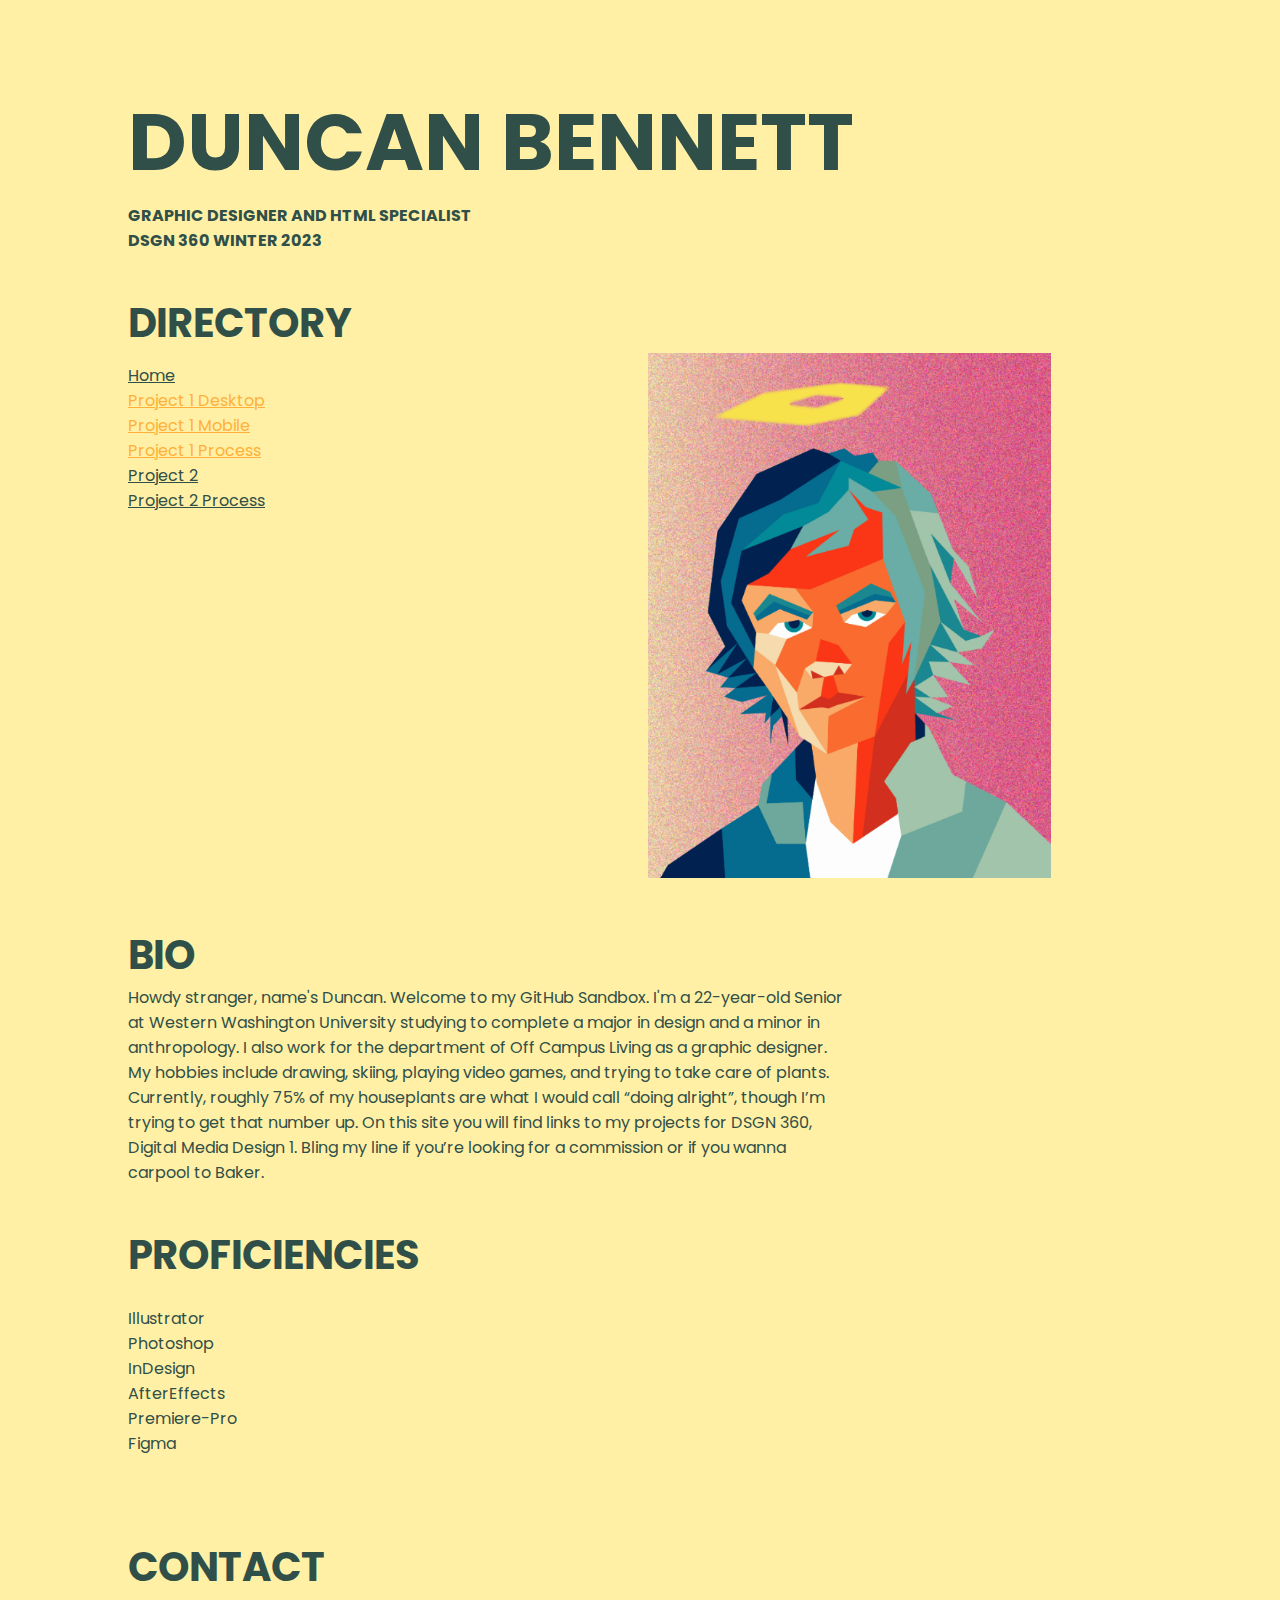
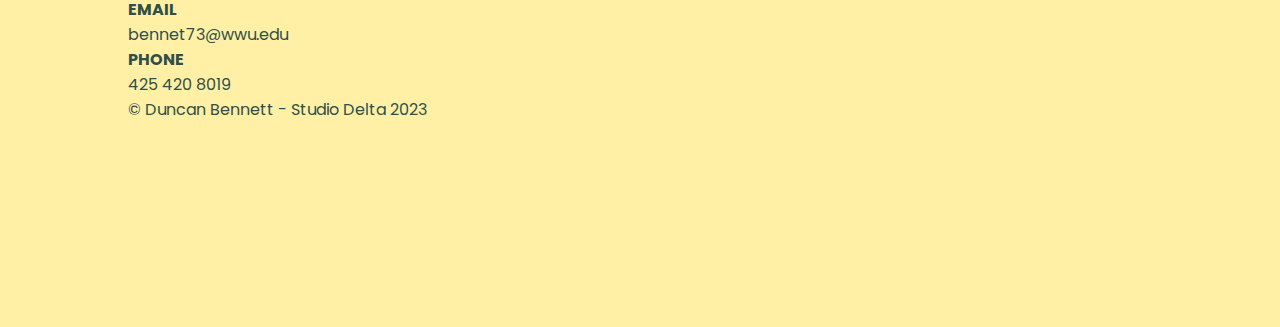
==== index.html @ b0d1eeee "commit" ====
<!DOCTYPE html>
<html lang="en">

<head>

  <meta charset="UTF-8">
  <meta http-equiv="X-UA-Compatible" content="IE=edge">
  <meta name="viewport" content="width=device-width, initial-scale=1.0">

  <link href="stylesheet.css" type="text/css" rel="stylesheet">
  <link rel="preconnect" href="https://fonts.googleapis.com">
  <link rel="preconnect" href="https://fonts.gstatic.com" crossorigin>
  <link href="https://fonts.googleapis.com/css2?family=Poppins:wght@500&display=swap" rel="stylesheet">
 
  <title>Studio Delta</title>

</head>

<body>

  <div id=wrapper>

    <h1>Duncan Bennett</h1>

    <h4>GRAPHIC DESIGNER AND HTML SPECIALIST</h4>
    
    <h4>dsgn 360 winter 2023</h4>

    <h3 class="subheader">DIRECTORY</h3>
      
    <div id="maincontent">

      <nav>
          <ul>
            <li class="listStyle"><a href="">Home</a></li>
            <li class="listStyle"><a href="https://www.figma.com/proto/p3zJTzN2Bzj8sTT2RSCg00/DSGN-360-P1-(Desktop)?page-id=0%3A1&node-id=10%3A15&viewport=-681%2C-120%2C0.41&scaling=scale-down&starting-point-node-id=10%3A15"
              target="_blank">Project 1 Desktop</a></li>        
            <li class="listStyle"><a href="https://www.figma.com/proto/7fHFX928X38UNlq4bMSVfO/DSGN-360-P1-(Mobile)?page-id=0%3A1&node-id=3%3A5&viewport=374%2C249%2C0.21&scaling=scale-down&starting-point-node-id=3%3A5"
              target="_blank">Project 1 Mobile</a></li>
            <li class="listStyle"><a href="duncanbennett_360P1_case-study.pdf" 
              target="_blank">Project 1 Process</a></li>
            <li class="listStyle"><a href="">Project 2</a></li>
            <li class="listStyle"><a href="">Project 2 Process</a></li>
          </ul>
      </nav>
      
      <img src="polyportrait.png" alt="low-poly self portrait">

    </div>

    <div id="ultrabio">

      <h3 class="subheader">Bio</h3>

      <p>
        Howdy stranger, name's Duncan. Welcome to my GitHub Sandbox. I'm a 22-year-old Senior at Western Washington University 
        studying to complete a major in design and a minor in anthropology. I also work for the department of Off Campus Living as a graphic designer. 
        My hobbies include drawing, skiing, playing video games, and trying to take care of plants. Currently, roughly 75% of my houseplants are what I 
        would call “doing alright”, though I’m trying to get that number up. On this site you will find links to my projects for DSGN 360, Digital Media Design 1. 
        Bling my line if you’re looking for a commission or if you wanna carpool to Baker. 
      </p>
    
    </div>

    <div id="skills">
    
      <h3 class="subheader">Proficiencies</h3>
      
        <ul>
          <li>Illustrator</li>
          <li>Photoshop</li>
          <li>InDesign</li>
          <li>AfterEffects</li>
          <li>Premiere-Pro</li>
          <li>Figma</li>
        </ul>

      </div>

    <footer>
      
      <div id="happyfoot">

        <h3 class="subheader">Contact</h3>

        <h4>EMAIL</h4>
        <p>bennet73@wwu.edu</p>
        <h4>PHONE</h4>
        <p>425 420 8019</p>

        <p>&#169 Duncan Bennett - Studio Delta 2023</p>
      
      </div>

    </footer>
    
  </div>

</body>

</html>
---- stylesheet.css ----
* {
    font-family: 'Poppins', sans-serif;
    margin:0; padding:0;
    background-color: #FFF0A5;
    background-image: repeat;
    background-size: 100%;
}

#wrapper {
    width:80%; 
    margin:auto;
}

/*HEADER*/
h1 {
    font-size: 5em;
    line-height: 40%;
    padding-top: 10%;
    padding-bottom: 2%;
    z-index: 1;
    line-height: 1em;
    position: relative;
}

.subheader {
    font-size: 2.5em;
    margin-top:1em;
}

h1, h4, h3 {
    text-align: left;
    text-transform: uppercase;
    color:#304F48;
}

/*NAV*/

ul {
    width: 100%;
    margin: 0%;
    padding-left: 0%;
    padding-top: 2%;
    padding-bottom: 4%;
    list-style-type:none;
}

/*BODY*/

img {
    width: 80%;
    z-index: -1000;
    column-span: 1;
}

p {
    color:#304F48;
    margin-right: 30%;
}

#skills {
    display:inline;
    clear: right;
    color: #304F48;
}

#maincontent {
    column-count: 2;
}

/*FOOTER*/

#happyfoot {
    text-align: left;
    margin-top: 4%;
    margin-bottom: 20%;
}

/*LINKS*/

.listStyle {
    display:flexbox;
}
a:link {
    color: #FFB03B;
}
a:visited {
    color: #304F48;
}
a:hover {
    color: #B64926;
}
a:active {
    color: #dcc4d2;
}
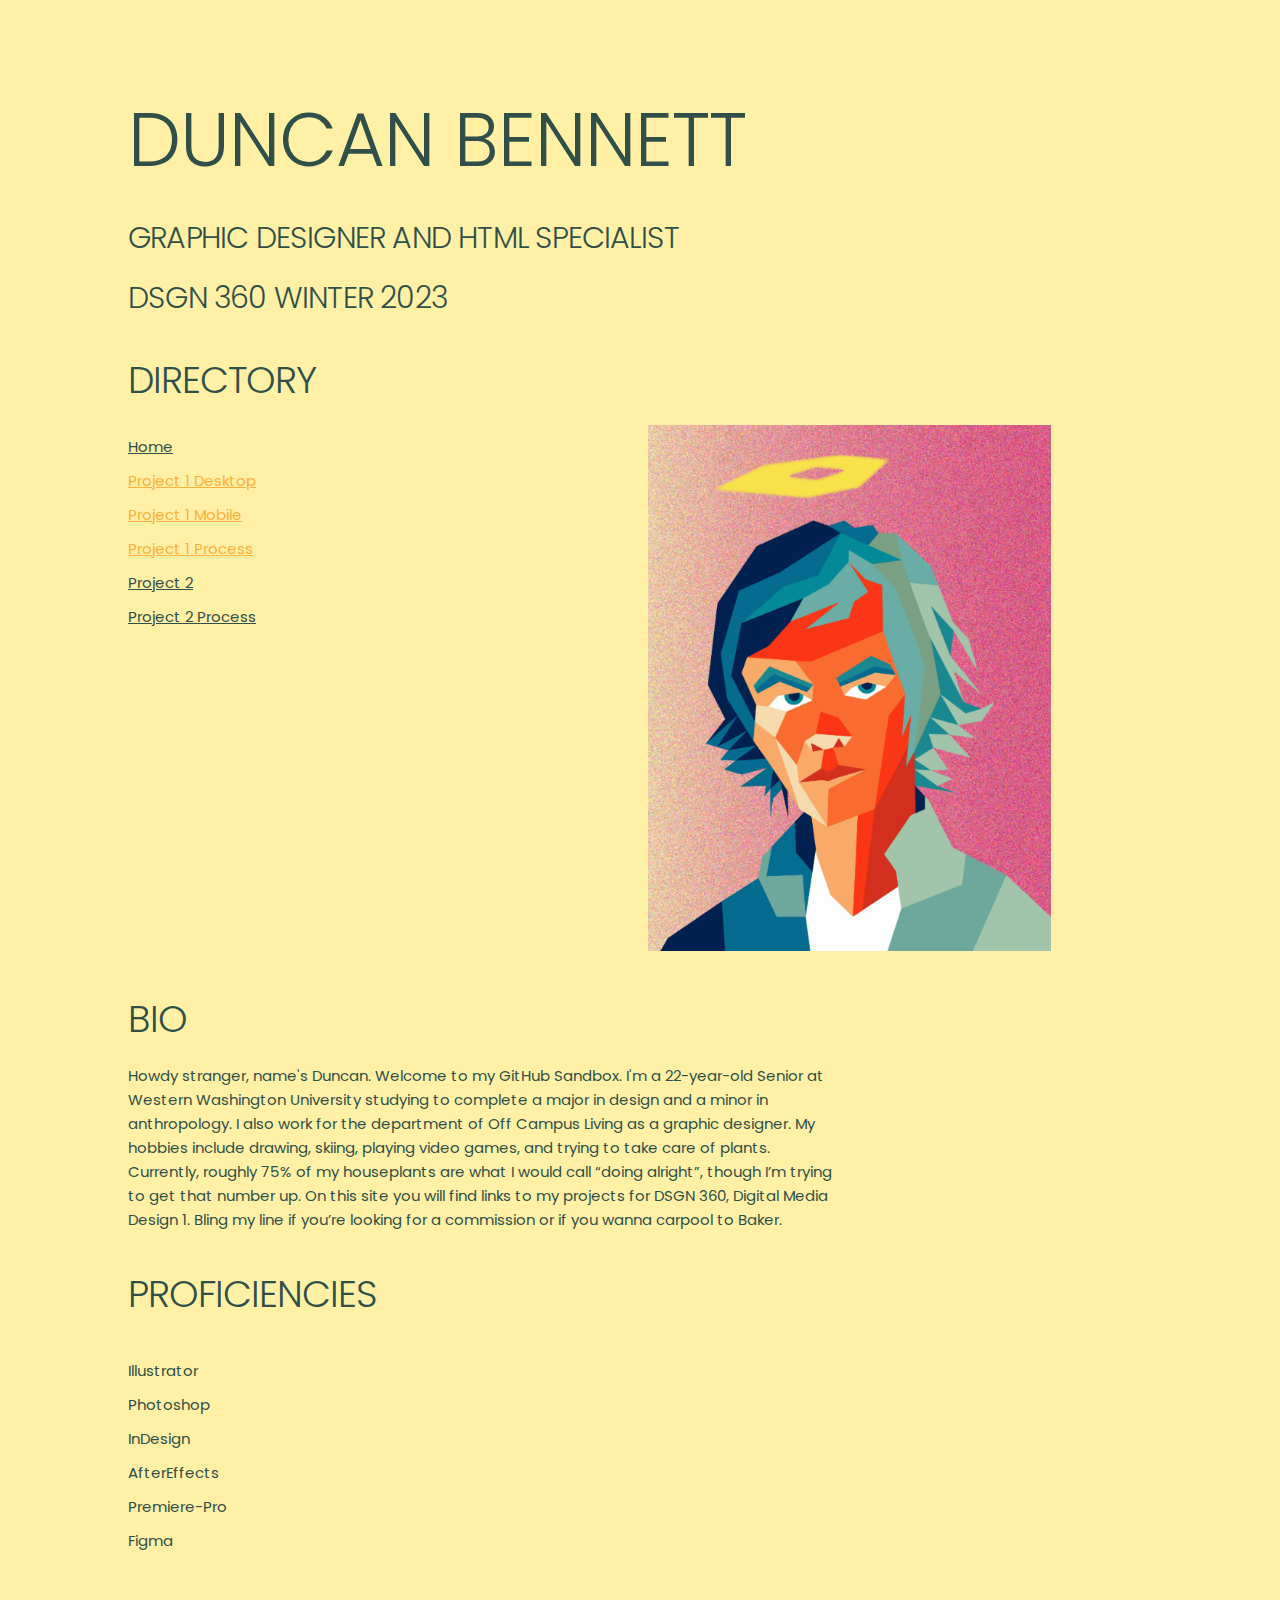
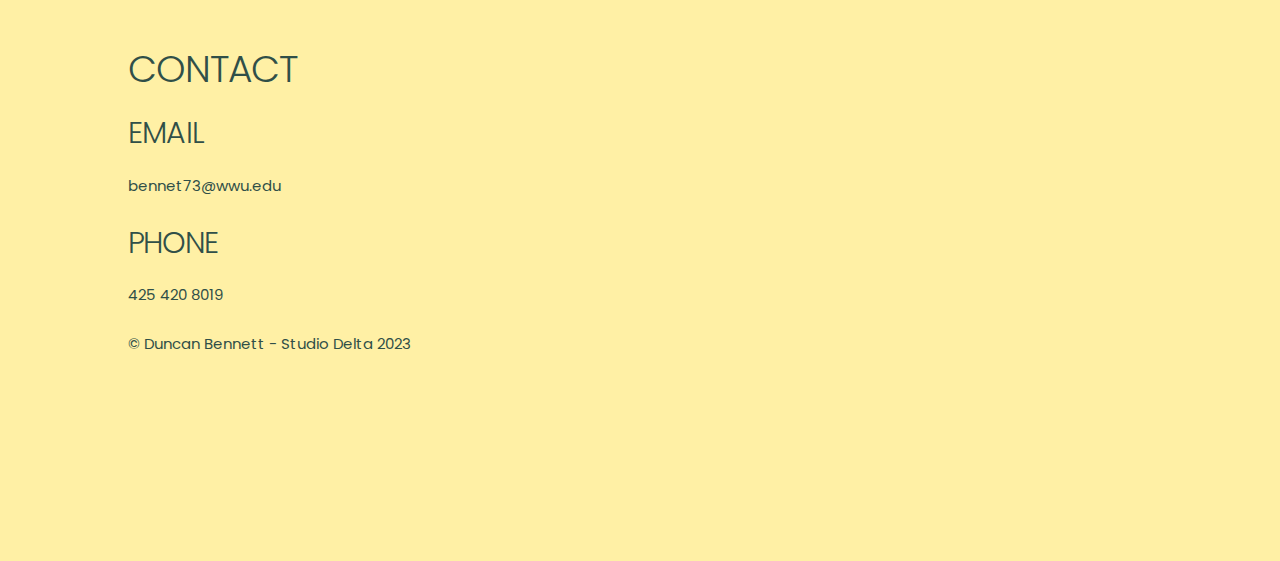
==== commit cbf109e2: "commit" ====
--- a/index.html
+++ b/index.html
@@ -6,7 +6,8 @@
   <meta charset="UTF-8">
   <meta http-equiv="X-UA-Compatible" content="IE=edge">
   <meta name="viewport" content="width=device-width, initial-scale=1.0">
-
+  <link rel="stylesheet" href="normalize.css">
+  <link rel="stylesheet" href="skeleton.css">
   <link href="stylesheet.css" type="text/css" rel="stylesheet">
   <link rel="preconnect" href="https://fonts.googleapis.com">
   <link rel="preconnect" href="https://fonts.gstatic.com" crossorigin>
--- a/skeleton.css
+++ b/skeleton.css
@@ -0,0 +1,418 @@
+/*
+* Skeleton V2.0.4
+* Copyright 2014, Dave Gamache
+* www.getskeleton.com
+* Free to use under the MIT license.
+* http://www.opensource.org/licenses/mit-license.php
+* 12/29/2014
+*/
+
+
+/* Table of contents
+––––––––––––––––––––––––––––––––––––––––––––––––––
+- Grid
+- Base Styles
+- Typography
+- Links
+- Buttons
+- Forms
+- Lists
+- Code
+- Tables
+- Spacing
+- Utilities
+- Clearing
+- Media Queries
+*/
+
+
+/* Grid
+–––––––––––––––––––––––––––––––––––––––––––––––––– */
+.container {
+  position: relative;
+  width: 100%;
+  max-width: 960px;
+  margin: 0 auto;
+  padding: 0 20px;
+  box-sizing: border-box; }
+.column,
+.columns {
+  width: 100%;
+  float: left;
+  box-sizing: border-box; }
+
+/* For devices larger than 400px */
+@media (min-width: 400px) {
+  .container {
+    width: 85%;
+    padding: 0; }
+}
+
+/* For devices larger than 550px */
+@media (min-width: 550px) {
+  .container {
+    width: 80%; }
+  .column,
+  .columns {
+    margin-left: 4%; }
+  .column:first-child,
+  .columns:first-child {
+    margin-left: 0; }
+
+  .one.column,
+  .one.columns                    { width: 4.66666666667%; }
+  .two.columns                    { width: 13.3333333333%; }
+  .three.columns                  { width: 22%;            }
+  .four.columns                   { width: 30.6666666667%; }
+  .five.columns                   { width: 39.3333333333%; }
+  .six.columns                    { width: 48%;            }
+  .seven.columns                  { width: 56.6666666667%; }
+  .eight.columns                  { width: 65.3333333333%; }
+  .nine.columns                   { width: 74.0%;          }
+  .ten.columns                    { width: 82.6666666667%; }
+  .eleven.columns                 { width: 91.3333333333%; }
+  .twelve.columns                 { width: 100%; margin-left: 0; }
+
+  .one-third.column               { width: 30.6666666667%; }
+  .two-thirds.column              { width: 65.3333333333%; }
+
+  .one-half.column                { width: 48%; }
+
+  /* Offsets */
+  .offset-by-one.column,
+  .offset-by-one.columns          { margin-left: 8.66666666667%; }
+  .offset-by-two.column,
+  .offset-by-two.columns          { margin-left: 17.3333333333%; }
+  .offset-by-three.column,
+  .offset-by-three.columns        { margin-left: 26%;            }
+  .offset-by-four.column,
+  .offset-by-four.columns         { margin-left: 34.6666666667%; }
+  .offset-by-five.column,
+  .offset-by-five.columns         { margin-left: 43.3333333333%; }
+  .offset-by-six.column,
+  .offset-by-six.columns          { margin-left: 52%;            }
+  .offset-by-seven.column,
+  .offset-by-seven.columns        { margin-left: 60.6666666667%; }
+  .offset-by-eight.column,
+  .offset-by-eight.columns        { margin-left: 69.3333333333%; }
+  .offset-by-nine.column,
+  .offset-by-nine.columns         { margin-left: 78.0%;          }
+  .offset-by-ten.column,
+  .offset-by-ten.columns          { margin-left: 86.6666666667%; }
+  .offset-by-eleven.column,
+  .offset-by-eleven.columns       { margin-left: 95.3333333333%; }
+
+  .offset-by-one-third.column,
+  .offset-by-one-third.columns    { margin-left: 34.6666666667%; }
+  .offset-by-two-thirds.column,
+  .offset-by-two-thirds.columns   { margin-left: 69.3333333333%; }
+
+  .offset-by-one-half.column,
+  .offset-by-one-half.columns     { margin-left: 52%; }
+
+}
+
+
+/* Base Styles
+–––––––––––––––––––––––––––––––––––––––––––––––––– */
+/* NOTE
+html is set to 62.5% so that all the REM measurements throughout Skeleton
+are based on 10px sizing. So basically 1.5rem = 15px :) */
+html {
+  font-size: 62.5%; }
+body {
+  font-size: 1.5em; /* currently ems cause chrome bug misinterpreting rems on body element */
+  line-height: 1.6;
+  font-weight: 400;
+  font-family: "Raleway", "HelveticaNeue", "Helvetica Neue", Helvetica, Arial, sans-serif;
+  color: #222; }
+
+
+/* Typography
+–––––––––––––––––––––––––––––––––––––––––––––––––– */
+h1, h2, h3, h4, h5, h6 {
+  margin-top: 0;
+  margin-bottom: 2rem;
+  font-weight: 300; }
+h1 { font-size: 4.0rem; line-height: 1.2;  letter-spacing: -.1rem;}
+h2 { font-size: 3.6rem; line-height: 1.25; letter-spacing: -.1rem; }
+h3 { font-size: 3.0rem; line-height: 1.3;  letter-spacing: -.1rem; }
+h4 { font-size: 2.4rem; line-height: 1.35; letter-spacing: -.08rem; }
+h5 { font-size: 1.8rem; line-height: 1.5;  letter-spacing: -.05rem; }
+h6 { font-size: 1.5rem; line-height: 1.6;  letter-spacing: 0; }
+
+/* Larger than phablet */
+@media (min-width: 550px) {
+  h1 { font-size: 5.0rem; }
+  h2 { font-size: 4.2rem; }
+  h3 { font-size: 3.6rem; }
+  h4 { font-size: 3.0rem; }
+  h5 { font-size: 2.4rem; }
+  h6 { font-size: 1.5rem; }
+}
+
+p {
+  margin-top: 0; }
+
+
+/* Links
+–––––––––––––––––––––––––––––––––––––––––––––––––– */
+a {
+  color: #1EAEDB; }
+a:hover {
+  color: #0FA0CE; }
+
+
+/* Buttons
+–––––––––––––––––––––––––––––––––––––––––––––––––– */
+.button,
+button,
+input[type="submit"],
+input[type="reset"],
+input[type="button"] {
+  display: inline-block;
+  height: 38px;
+  padding: 0 30px;
+  color: #555;
+  text-align: center;
+  font-size: 11px;
+  font-weight: 600;
+  line-height: 38px;
+  letter-spacing: .1rem;
+  text-transform: uppercase;
+  text-decoration: none;
+  white-space: nowrap;
+  background-color: transparent;
+  border-radius: 4px;
+  border: 1px solid #bbb;
+  cursor: pointer;
+  box-sizing: border-box; }
+.button:hover,
+button:hover,
+input[type="submit"]:hover,
+input[type="reset"]:hover,
+input[type="button"]:hover,
+.button:focus,
+button:focus,
+input[type="submit"]:focus,
+input[type="reset"]:focus,
+input[type="button"]:focus {
+  color: #333;
+  border-color: #888;
+  outline: 0; }
+.button.button-primary,
+button.button-primary,
+input[type="submit"].button-primary,
+input[type="reset"].button-primary,
+input[type="button"].button-primary {
+  color: #FFF;
+  background-color: #33C3F0;
+  border-color: #33C3F0; }
+.button.button-primary:hover,
+button.button-primary:hover,
+input[type="submit"].button-primary:hover,
+input[type="reset"].button-primary:hover,
+input[type="button"].button-primary:hover,
+.button.button-primary:focus,
+button.button-primary:focus,
+input[type="submit"].button-primary:focus,
+input[type="reset"].button-primary:focus,
+input[type="button"].button-primary:focus {
+  color: #FFF;
+  background-color: #1EAEDB;
+  border-color: #1EAEDB; }
+
+
+/* Forms
+–––––––––––––––––––––––––––––––––––––––––––––––––– */
+input[type="email"],
+input[type="number"],
+input[type="search"],
+input[type="text"],
+input[type="tel"],
+input[type="url"],
+input[type="password"],
+textarea,
+select {
+  height: 38px;
+  padding: 6px 10px; /* The 6px vertically centers text on FF, ignored by Webkit */
+  background-color: #fff;
+  border: 1px solid #D1D1D1;
+  border-radius: 4px;
+  box-shadow: none;
+  box-sizing: border-box; }
+/* Removes awkward default styles on some inputs for iOS */
+input[type="email"],
+input[type="number"],
+input[type="search"],
+input[type="text"],
+input[type="tel"],
+input[type="url"],
+input[type="password"],
+textarea {
+  -webkit-appearance: none;
+     -moz-appearance: none;
+          appearance: none; }
+textarea {
+  min-height: 65px;
+  padding-top: 6px;
+  padding-bottom: 6px; }
+input[type="email"]:focus,
+input[type="number"]:focus,
+input[type="search"]:focus,
+input[type="text"]:focus,
+input[type="tel"]:focus,
+input[type="url"]:focus,
+input[type="password"]:focus,
+textarea:focus,
+select:focus {
+  border: 1px solid #33C3F0;
+  outline: 0; }
+label,
+legend {
+  display: block;
+  margin-bottom: .5rem;
+  font-weight: 600; }
+fieldset {
+  padding: 0;
+  border-width: 0; }
+input[type="checkbox"],
+input[type="radio"] {
+  display: inline; }
+label > .label-body {
+  display: inline-block;
+  margin-left: .5rem;
+  font-weight: normal; }
+
+
+/* Lists
+–––––––––––––––––––––––––––––––––––––––––––––––––– */
+ul {
+  list-style: circle inside; }
+ol {
+  list-style: decimal inside; }
+ol, ul {
+  padding-left: 0;
+  margin-top: 0; }
+ul ul,
+ul ol,
+ol ol,
+ol ul {
+  margin: 1.5rem 0 1.5rem 3rem;
+  font-size: 90%; }
+li {
+  margin-bottom: 1rem; }
+
+
+/* Code
+–––––––––––––––––––––––––––––––––––––––––––––––––– */
+code {
+  padding: .2rem .5rem;
+  margin: 0 .2rem;
+  font-size: 90%;
+  white-space: nowrap;
+  background: #F1F1F1;
+  border: 1px solid #E1E1E1;
+  border-radius: 4px; }
+pre > code {
+  display: block;
+  padding: 1rem 1.5rem;
+  white-space: pre; }
+
+
+/* Tables
+–––––––––––––––––––––––––––––––––––––––––––––––––– */
+th,
+td {
+  padding: 12px 15px;
+  text-align: left;
+  border-bottom: 1px solid #E1E1E1; }
+th:first-child,
+td:first-child {
+  padding-left: 0; }
+th:last-child,
+td:last-child {
+  padding-right: 0; }
+
+
+/* Spacing
+–––––––––––––––––––––––––––––––––––––––––––––––––– */
+button,
+.button {
+  margin-bottom: 1rem; }
+input,
+textarea,
+select,
+fieldset {
+  margin-bottom: 1.5rem; }
+pre,
+blockquote,
+dl,
+figure,
+table,
+p,
+ul,
+ol,
+form {
+  margin-bottom: 2.5rem; }
+
+
+/* Utilities
+–––––––––––––––––––––––––––––––––––––––––––––––––– */
+.u-full-width {
+  width: 100%;
+  box-sizing: border-box; }
+.u-max-full-width {
+  max-width: 100%;
+  box-sizing: border-box; }
+.u-pull-right {
+  float: right; }
+.u-pull-left {
+  float: left; }
+
+
+/* Misc
+–––––––––––––––––––––––––––––––––––––––––––––––––– */
+hr {
+  margin-top: 3rem;
+  margin-bottom: 3.5rem;
+  border-width: 0;
+  border-top: 1px solid #E1E1E1; }
+
+
+/* Clearing
+–––––––––––––––––––––––––––––––––––––––––––––––––– */
+
+/* Self Clearing Goodness */
+.container:after,
+.row:after,
+.u-cf {
+  content: "";
+  display: table;
+  clear: both; }
+
+
+/* Media Queries
+–––––––––––––––––––––––––––––––––––––––––––––––––– */
+/*
+Note: The best way to structure the use of media queries is to create the queries
+near the relevant code. For example, if you wanted to change the styles for buttons
+on small devices, paste the mobile query code up in the buttons section and style it
+there.
+*/
+
+
+/* Larger than mobile */
+@media (min-width: 400px) {}
+
+/* Larger than phablet (also point when grid becomes active) */
+@media (min-width: 550px) {}
+
+/* Larger than tablet */
+@media (min-width: 750px) {}
+
+/* Larger than desktop */
+@media (min-width: 1000px) {}
+
+/* Larger than Desktop HD */
+@media (min-width: 1200px) {}
--- a/stylesheet.css
+++ b/stylesheet.css
@@ -12,6 +12,7 @@
 }
 
 /*HEADER*/
+
 h1 {
     font-size: 5em;
     line-height: 40%;
@@ -91,4 +92,10 @@
 }
 a:active {
     color: #dcc4d2;
-}+}
+
+@media only screen and (max-width: 800px) {
+    #wrapper {
+        width: 100%
+    }
+} /* smaller than mobile */ 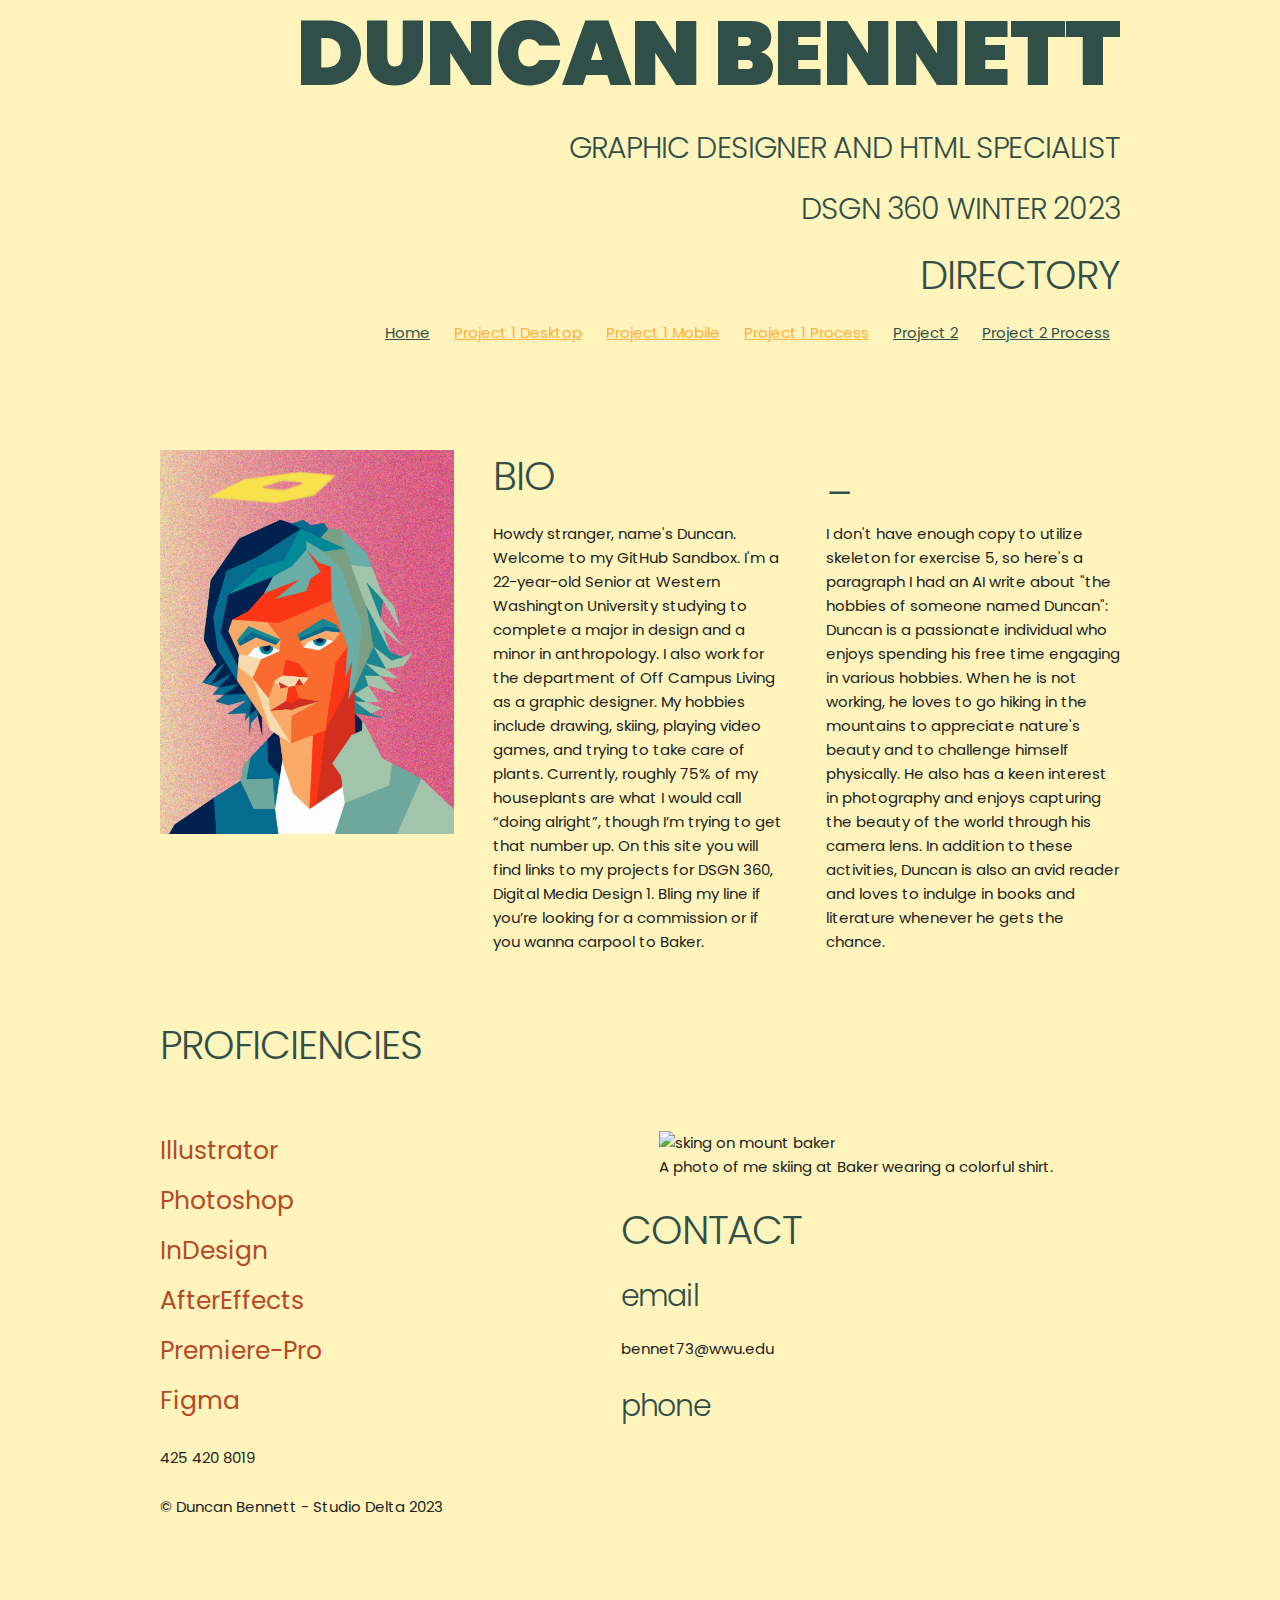
==== commit 5a405544: "commit" ====
--- a/index.html
+++ b/index.html
@@ -3,90 +3,187 @@
 
 <head>
 
+  <!-- original boilerplate thing (do we still need this?) -->
+
   <meta charset="UTF-8">
   <meta http-equiv="X-UA-Compatible" content="IE=edge">
   <meta name="viewport" content="width=device-width, initial-scale=1.0">
+
+  <!-- skeleton and other css stuff -->
+  
   <link rel="stylesheet" href="normalize.css">
+
   <link rel="stylesheet" href="skeleton.css">
-  <link href="stylesheet.css" type="text/css" rel="stylesheet">
+
+  <link href="exercise5.css" type="text/css" rel="stylesheet">
+
+  <!-- google fonts stuff -->
+
   <link rel="preconnect" href="https://fonts.googleapis.com">
   <link rel="preconnect" href="https://fonts.gstatic.com" crossorigin>
   <link href="https://fonts.googleapis.com/css2?family=Poppins:wght@500&display=swap" rel="stylesheet">
  
+  <!-- title -->
+
   <title>Studio Delta</title>
 
 </head>
 
-<body>
-
+<body class="container">
+ 
   <div id=wrapper>
 
-    <h1>Duncan Bennett</h1>
+    <header class="row">
 
-    <h4>GRAPHIC DESIGNER AND HTML SPECIALIST</h4>
+      <div class="twelve columns">
+
+        <h1>DUNCAN BENNETT</h1>
+
+        <h4>GRAPHIC DESIGNER AND HTML SPECIALIST</h4>
+      
+        <h4>DSGN 360 WINTER 2023</h4>
+
+        <h3 class="subheader">DIRECTORY</h3>
+
+      </div>
+        
+
+
+      <div class="row">
+
+        <nav class="twelve columns">
+
+            <ul id="projectFiles">
+
+              <li class="listStyle"><a href="">Home</a></li>
+
+              <li class="listStyle"><a href="https://www.figma.com/proto/p3zJTzN2Bzj8sTT2RSCg00/DSGN-360-P1-(Desktop)?page-id=0%3A1&node-id=10%3A15&viewport=-681%2C-120%2C0.41&scaling=scale-down&starting-point-node-id=10%3A15"
+                target="_blank">Project 1 Desktop</a></li> 
+
+              <li class="listStyle"><a href="https://www.figma.com/proto/7fHFX928X38UNlq4bMSVfO/DSGN-360-P1-(Mobile)?page-id=0%3A1&node-id=3%3A5&viewport=374%2C249%2C0.21&scaling=scale-down&starting-point-node-id=3%3A5"
+                target="_blank">Project 1 Mobile</a></li>
+
+              <li class="listStyle"><a href="duncanbennett_360P1_case-study.pdf" 
+                target="_blank">Project 1 Process</a></li>
+
+              <li class="listStyle"><a href="">Project 2</a></li>
+              
+              <li class="listStyle"><a href="">Project 2 Process</a></li>
+
+            </ul>
+
+        </nav>
+
+      </div>
+
+    </header>
+      
+  
+
+    <div class="row">
+
+        <div class="four columns">
+
+          <img class="u-full-width" src="polyportrait.png" alt="low-poly self portrait">
+
+        </div>
+
+        <!-- I want to put "BIO" on its own row so the second text column isnt rising up to be at the same
+        level as the header, but it seems like a div can't have both class=row and class=column, adding
+        class=row always kicks it down to a new row. Is external CSS the only way to achieve what I want? -->
+
+        <div class="four columns">
+
+          <h3 class="subheader">BIO</h3>
+
+          <p>
+            Howdy stranger, name's Duncan. Welcome to my GitHub Sandbox. I'm a 22-year-old Senior at Western Washington University 
+            studying to complete a major in design and a minor in anthropology. I also work for the department of Off Campus Living as a graphic designer. 
+            My hobbies include drawing, skiing, playing video games, and trying to take care of plants. Currently, roughly 75% of my houseplants are what I 
+            would call “doing alright”, though I’m trying to get that number up. On this site you will find links to my projects for DSGN 360, Digital Media Design 1. 
+            Bling my line if you’re looking for a commission or if you wanna carpool to Baker. 
+          </p>
+
+        </div>
+
+        <div class="four columns">
+
+          <h3 class="subheader">_</h3>
+
+          <!-- Basically, I want to move the second text column down without having to add the underscore
+          the way that I did. -->
+
+          <p>
+            I don't have enough copy to utilize skeleton for exercise 5, so here's a paragraph I had an AI write about "the hobbies of someone named Duncan": 
+            Duncan is a passionate individual who enjoys spending his free time engaging in various hobbies. When he is not working, he loves to go hiking in the 
+            mountains to appreciate nature's beauty and to challenge himself physically. He also has a keen interest in photography and enjoys capturing the beauty 
+            of the world through his camera lens. In addition to these activities, Duncan is also an avid reader and loves to indulge in books and literature whenever 
+            he gets the chance.
+          </p>
+
+        </div>
     
-    <h4>dsgn 360 winter 2023</h4>
+    </div>
 
-    <h3 class="subheader">DIRECTORY</h3>
+
+
+    <div class="row">
+
+      <div class="twelve columns">
+
+        <h3 class="subheader">PROFICIENCIES</h3>
       
-    <div id="maincontent">
-
-      <nav>
-          <ul>
-            <li class="listStyle"><a href="">Home</a></li>
-            <li class="listStyle"><a href="https://www.figma.com/proto/p3zJTzN2Bzj8sTT2RSCg00/DSGN-360-P1-(Desktop)?page-id=0%3A1&node-id=10%3A15&viewport=-681%2C-120%2C0.41&scaling=scale-down&starting-point-node-id=10%3A15"
-              target="_blank">Project 1 Desktop</a></li>        
-            <li class="listStyle"><a href="https://www.figma.com/proto/7fHFX928X38UNlq4bMSVfO/DSGN-360-P1-(Mobile)?page-id=0%3A1&node-id=3%3A5&viewport=374%2C249%2C0.21&scaling=scale-down&starting-point-node-id=3%3A5"
-              target="_blank">Project 1 Mobile</a></li>
-            <li class="listStyle"><a href="duncanbennett_360P1_case-study.pdf" 
-              target="_blank">Project 1 Process</a></li>
-            <li class="listStyle"><a href="">Project 2</a></li>
-            <li class="listStyle"><a href="">Project 2 Process</a></li>
-          </ul>
-      </nav>
-      
-      <img src="polyportrait.png" alt="low-poly self portrait">
+      </div>
 
     </div>
 
-    <div id="ultrabio">
+    
 
-      <h3 class="subheader">Bio</h3>
+    <div class="row">
 
-      <p>
-        Howdy stranger, name's Duncan. Welcome to my GitHub Sandbox. I'm a 22-year-old Senior at Western Washington University 
-        studying to complete a major in design and a minor in anthropology. I also work for the department of Off Campus Living as a graphic designer. 
-        My hobbies include drawing, skiing, playing video games, and trying to take care of plants. Currently, roughly 75% of my houseplants are what I 
-        would call “doing alright”, though I’m trying to get that number up. On this site you will find links to my projects for DSGN 360, Digital Media Design 1. 
-        Bling my line if you’re looking for a commission or if you wanna carpool to Baker. 
-      </p>
-    
-    </div>
+      <div class="six columns">
 
-    <div id="skills">
-    
-      <h3 class="subheader">Proficiencies</h3>
-      
         <ul>
-          <li>Illustrator</li>
-          <li>Photoshop</li>
-          <li>InDesign</li>
-          <li>AfterEffects</li>
-          <li>Premiere-Pro</li>
-          <li>Figma</li>
+
+          <li class="profText">Illustrator</li>
+
+          <li class="profText">Photoshop</li>
+
+          <li class="profText">InDesign</li>
+
+          <li class="profText">AfterEffects</li>
+
+          <li class="profText">Premiere-Pro</li>
+
+          <li class="profText">Figma</li>
+
         </ul>
 
       </div>
 
-    <footer>
+      <div class="six columns">
+    
+        <img class="u-full-width" src="skiportrait.jpg" alt="sking on mount baker">
+
+        <br/>
+
+        <p>
+          A photo of me skiing at Baker wearing a colorful shirt.
+        </p>
+
+    </div>
+
+
+
+    <footer class="row">
       
-      <div id="happyfoot">
+      <div>
 
-        <h3 class="subheader">Contact</h3>
+        <h3 class="subheader">CONTACT</h3>
 
-        <h4>EMAIL</h4>
+        <h4>email</h4>
         <p>bennet73@wwu.edu</p>
-        <h4>PHONE</h4>
+        <h4>phone</h4>
         <p>425 420 8019</p>
 
         <p>&#169 Duncan Bennett - Studio Delta 2023</p>
--- a/exercise5.css
+++ b/exercise5.css
@@ -0,0 +1,92 @@
+body {
+
+    font-family: 'Poppins', sans-serif;
+    background-color: #fff4bb;
+
+}
+
+#wrapper {
+
+    width:100%;
+    margin: auto;
+
+}
+
+.row {
+    
+    padding-bottom: 4rem;
+
+}
+
+header {
+
+    text-align: right;
+
+}
+
+ul {
+
+    list-style-type: none;
+
+}
+
+.listStyle {
+
+    display: inline;
+    padding: 1rem;
+    white-space: nowrap;
+    text-align: right;
+
+}
+
+.profText {
+
+    font-size: 2.5rem;
+    color: #B64926;
+
+}
+
+h1 {
+
+    font-size: 9rem;
+    font-weight: 1000;
+
+}
+
+h1, h4, h3 {
+
+    color:#304F48;
+
+}
+
+.subheader {
+
+    font-size: 4rem;
+    
+}
+
+/*LINKS*/
+
+.listStyle {
+    display:flexbox;
+}
+a:link {
+    color: #FFB03B;
+}
+a:visited {
+    color: #304F48;
+}
+a:hover {
+    color: #B64926;
+}
+a:active {
+    color: #dcc4d2;
+}
+
+@media only screen and (max-width: 1000px) {
+
+    header {
+        text-align: center;
+    }
+
+}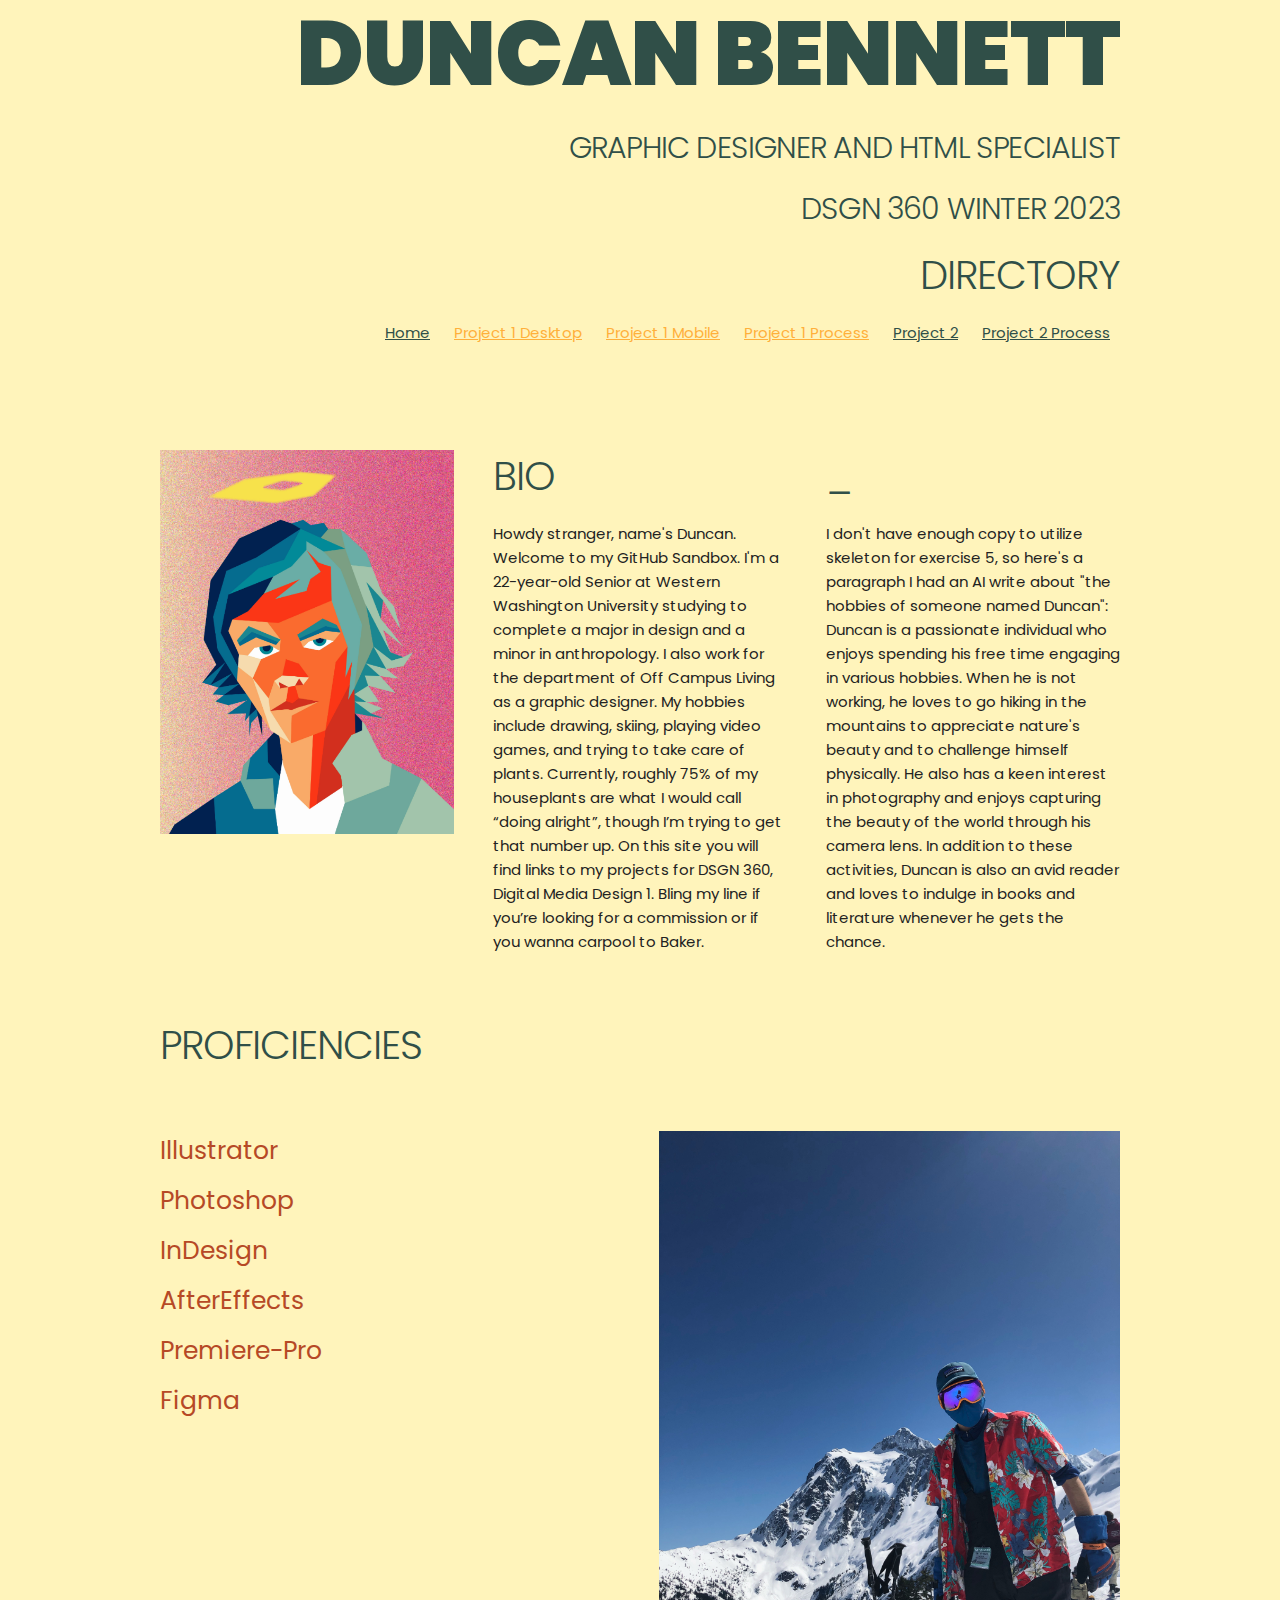
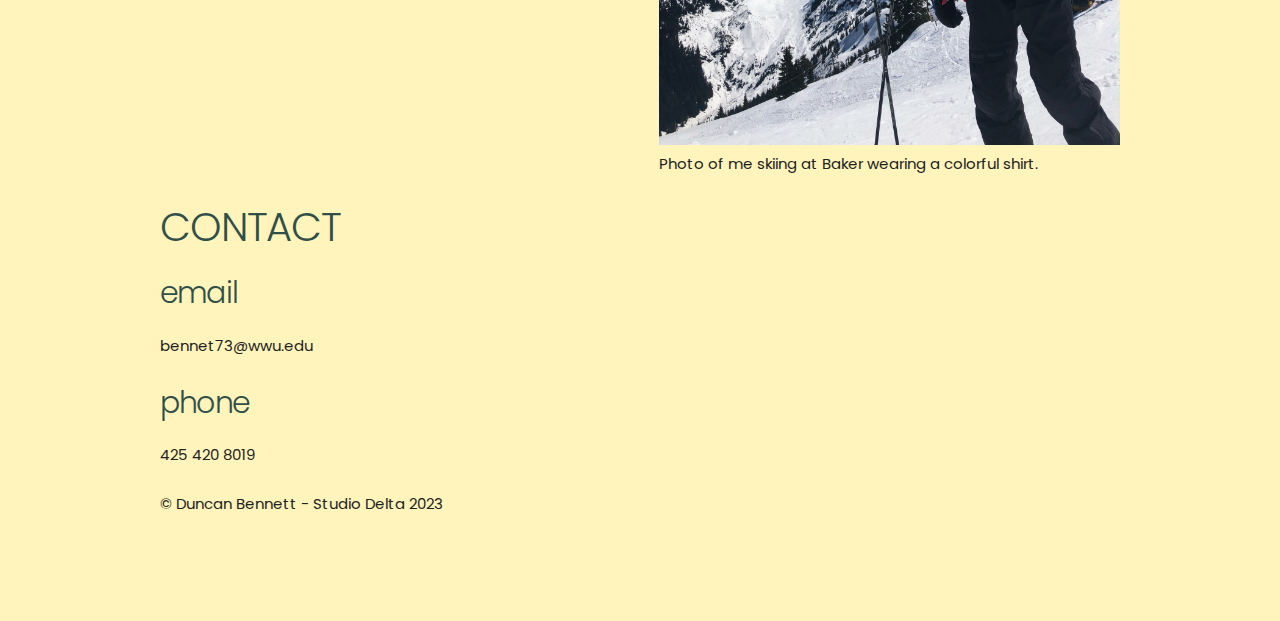
==== commit 5f5f27bb: "commit" ====
--- a/index.html
+++ b/index.html
@@ -163,12 +163,10 @@
 
       <div class="six columns">
     
-        <img class="u-full-width" src="skiportrait.jpg" alt="sking on mount baker">
-
-        <br/>
+        <img class="u-full-width" src="skiportrait.JPG" alt="skiing on mount baker">
 
         <p>
-          A photo of me skiing at Baker wearing a colorful shirt.
+          Photo of me skiing at Baker wearing a colorful shirt.
         </p>
 
     </div>
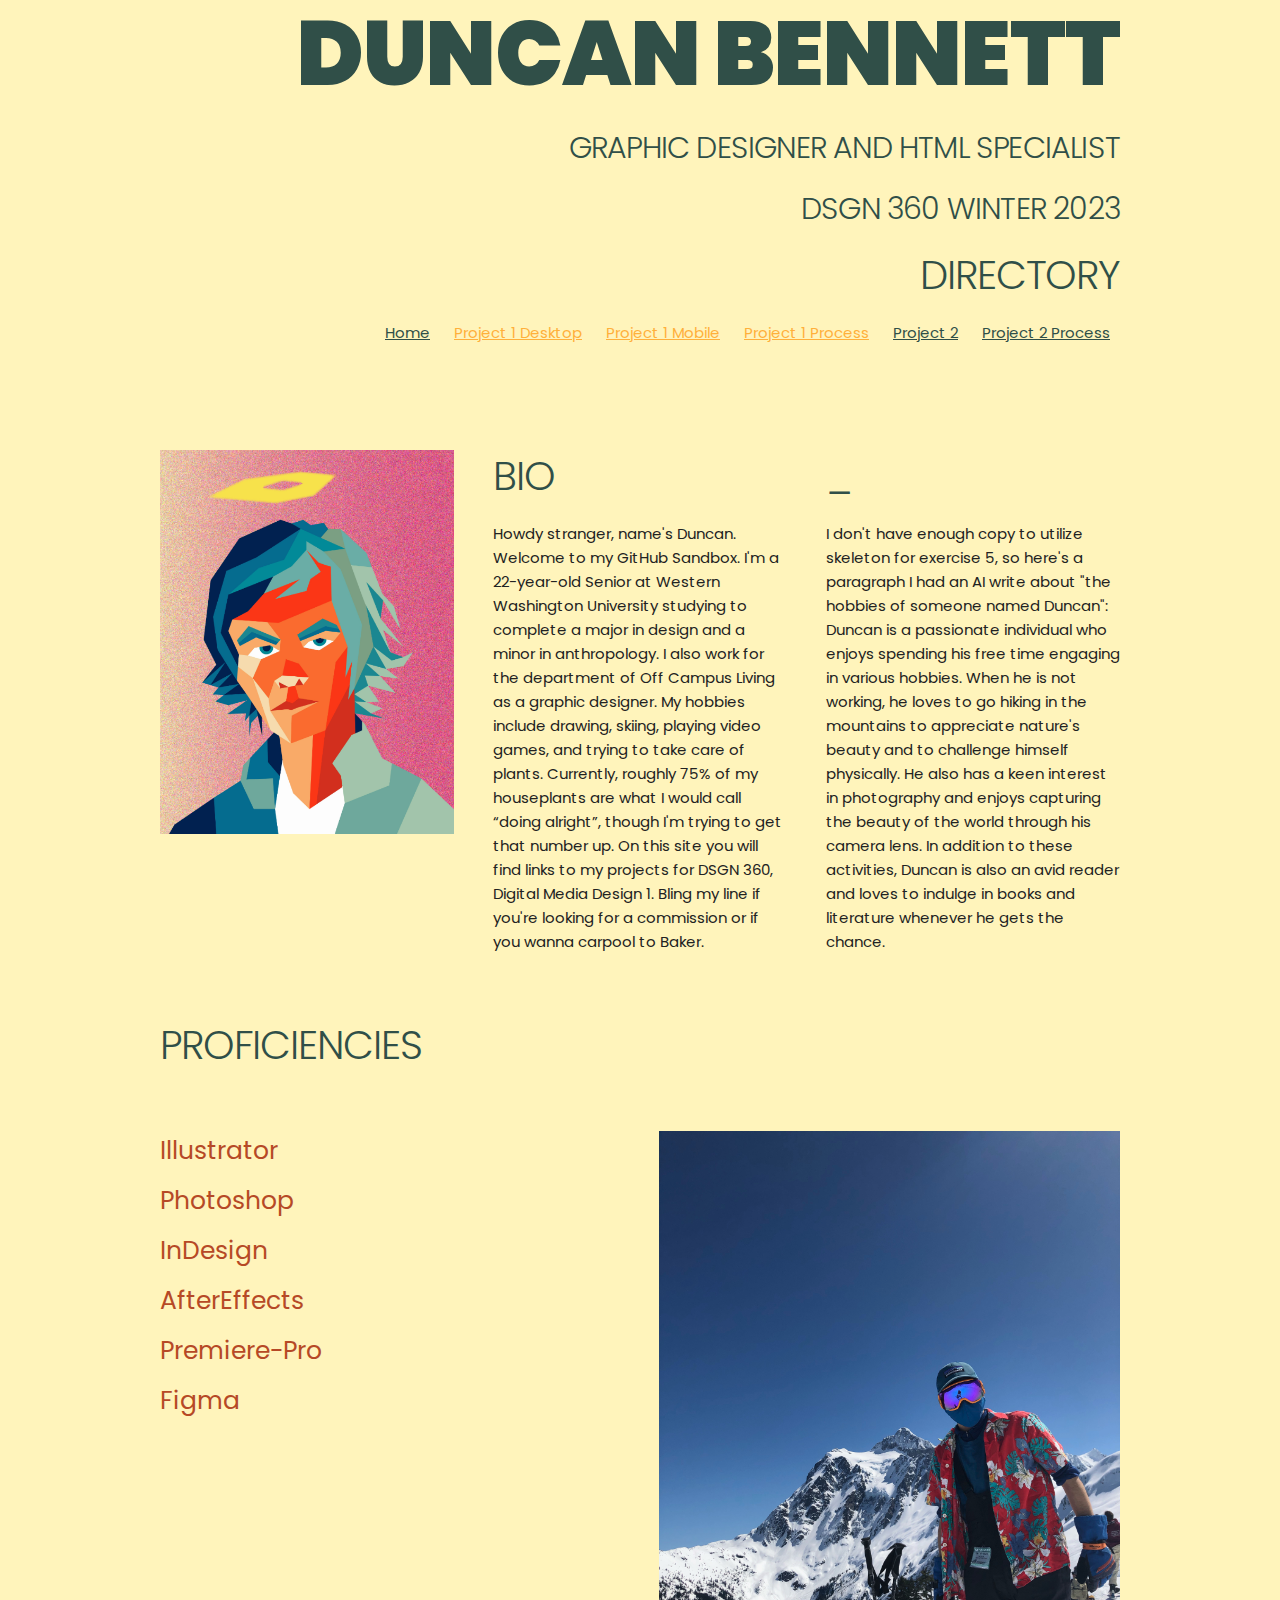
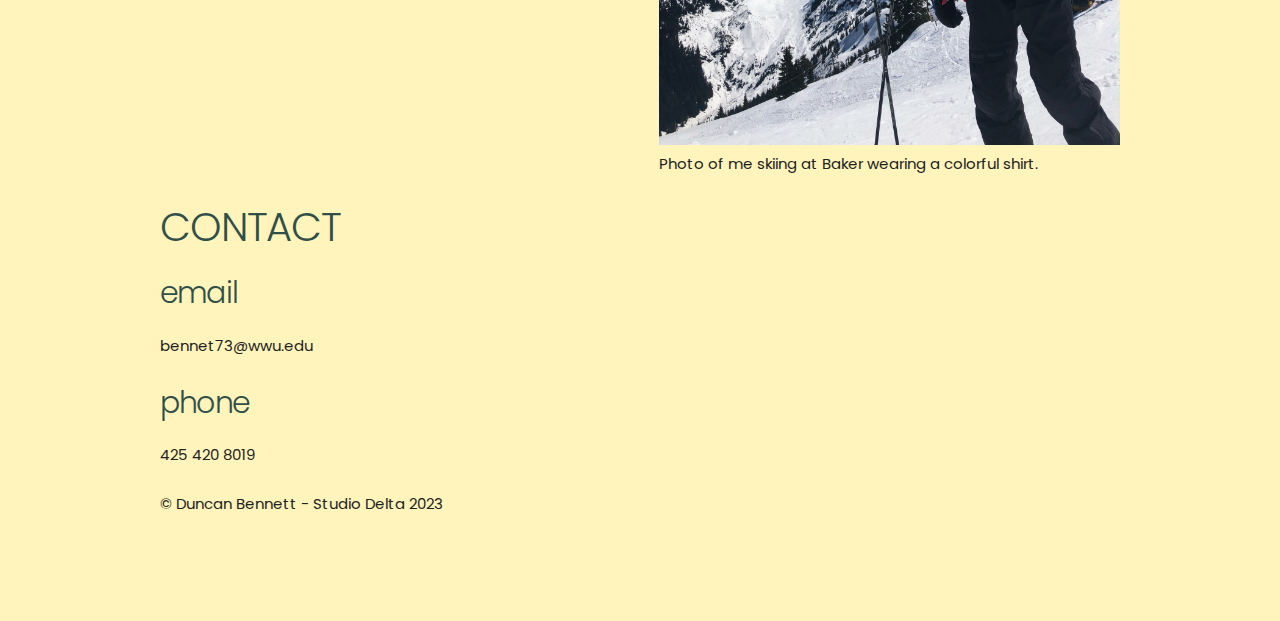
==== commit 272b6b74: "Commit" ====
--- a/index.html
+++ b/index.html
@@ -100,8 +100,8 @@
             Howdy stranger, name's Duncan. Welcome to my GitHub Sandbox. I'm a 22-year-old Senior at Western Washington University 
             studying to complete a major in design and a minor in anthropology. I also work for the department of Off Campus Living as a graphic designer. 
             My hobbies include drawing, skiing, playing video games, and trying to take care of plants. Currently, roughly 75% of my houseplants are what I 
-            would call “doing alright”, though I’m trying to get that number up. On this site you will find links to my projects for DSGN 360, Digital Media Design 1. 
-            Bling my line if you’re looking for a commission or if you wanna carpool to Baker. 
+            would call “doing alright”, though I'm trying to get that number up. On this site you will find links to my projects for DSGN 360, Digital Media Design 1. 
+            Bling my line if you're looking for a commission or if you wanna carpool to Baker. 
           </p>
 
         </div>
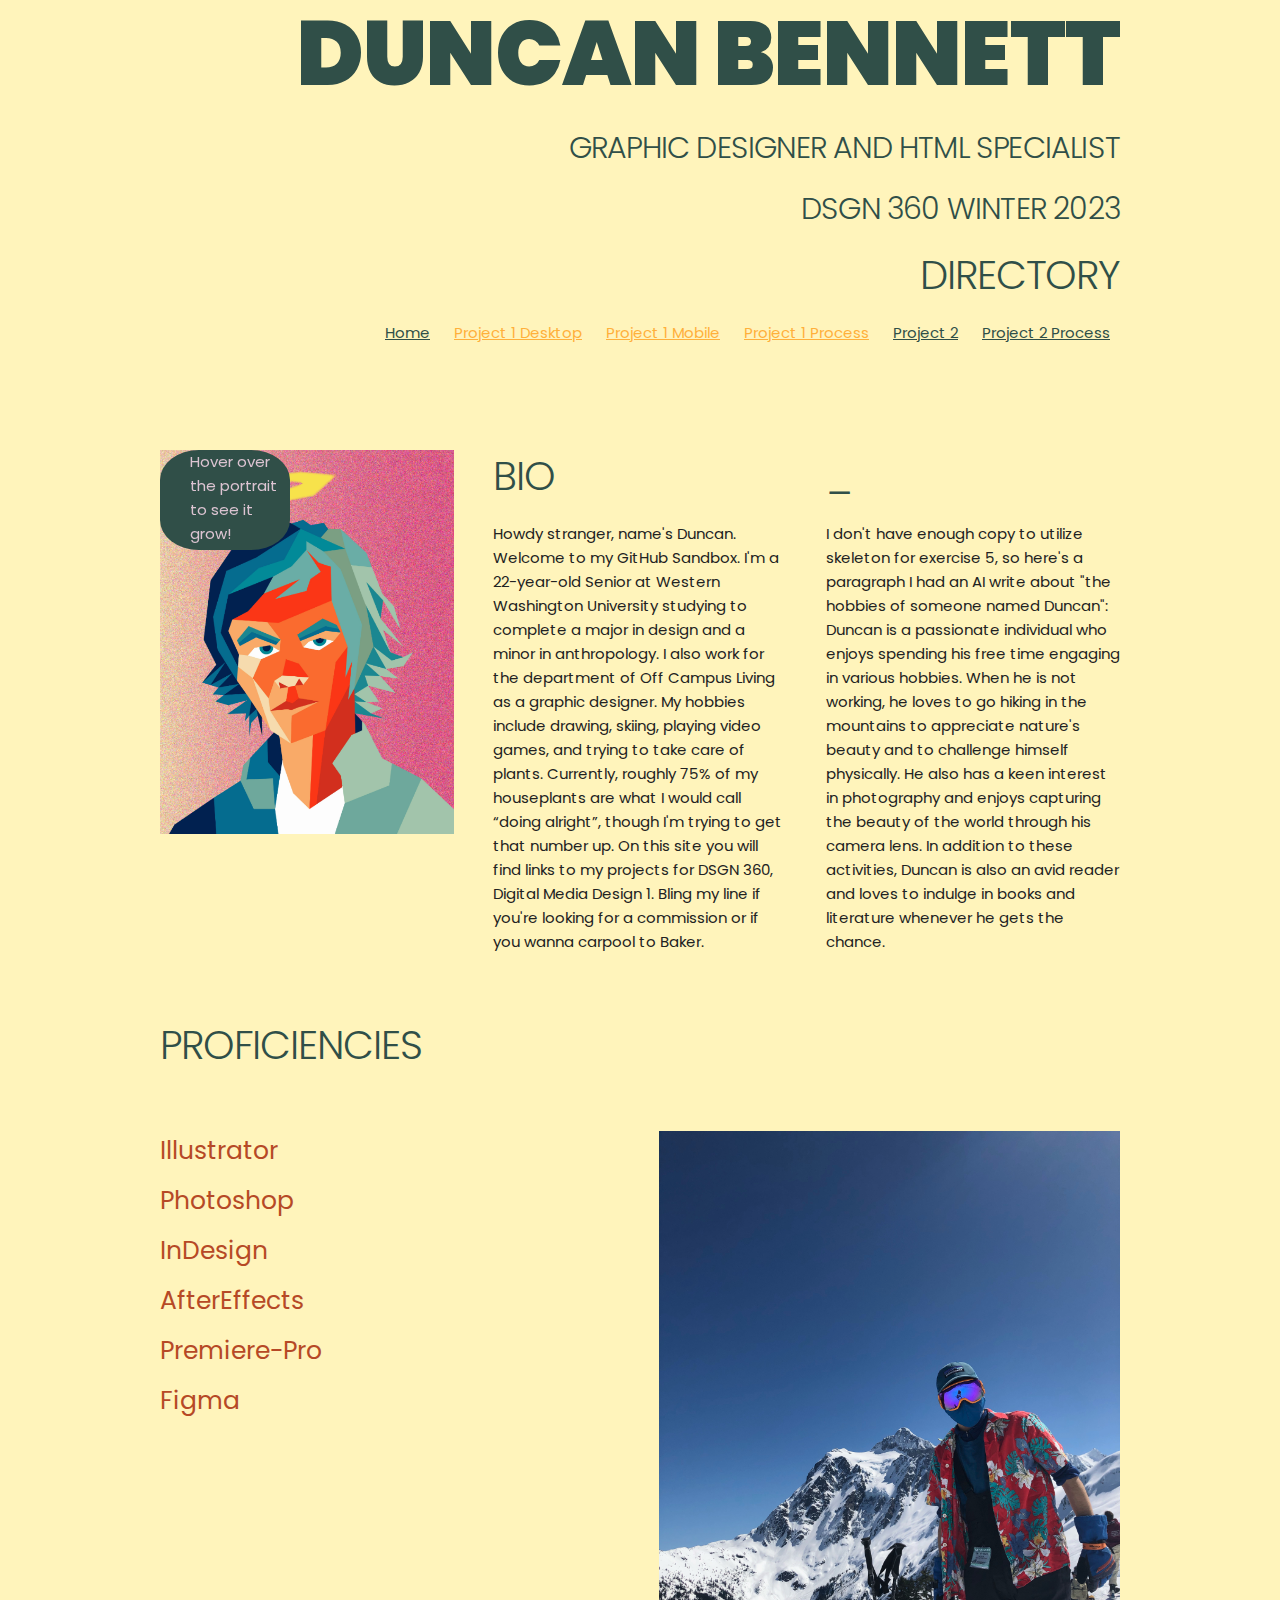
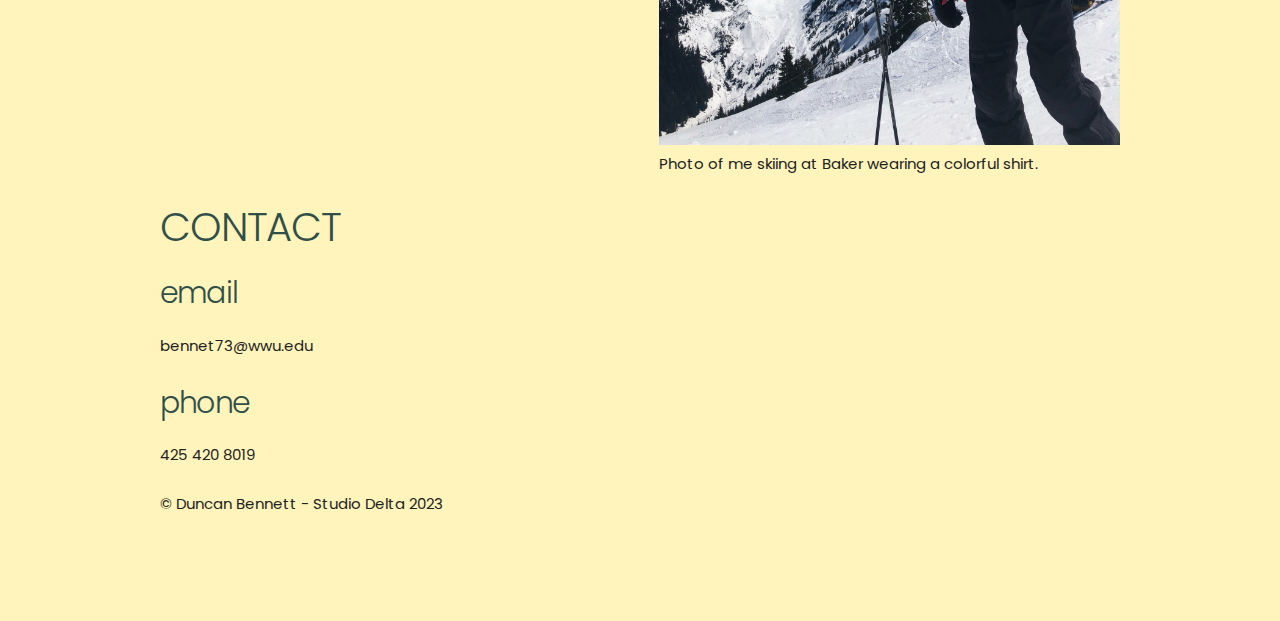
==== commit f686bc91: "Commit" ====
--- a/index.html
+++ b/index.html
@@ -31,13 +31,15 @@
 
 <body class="container">
  
+  <!-- also do we still need whatever this is? vvv -->
+
   <div id=wrapper>
 
     <header class="row">
 
       <div class="twelve columns">
 
-        <h1>DUNCAN BENNETT</h1>
+        <h1 class="u-full-width">DUNCAN BENNETT</h1>
 
         <h4>GRAPHIC DESIGNER AND HTML SPECIALIST</h4>
       
@@ -78,11 +80,23 @@
 
     </header>
       
-  
+
+
+    <div>
+
+      <p class="fruitfly">
+
+        Hover over the portrait to see it grow!
+
+      </p>
+      
+    </div>
+
+    
 
     <div class="row">
 
-        <div class="four columns">
+        <div id="polyportrait" class="four columns">
 
           <img class="u-full-width" src="polyportrait.png" alt="low-poly self portrait">
 
--- a/exercise5.css
+++ b/exercise5.css
@@ -65,6 +65,41 @@
     
 }
 
+
+
+/*EXERCISE 6 ANIMATIONS AND TRANSFORMATIONS*/
+
+#polyportrait {
+    transition: all 1s ease-in-out;
+}
+  
+#polyportrait:hover {
+    transform: scale(1.1);
+}
+  
+@keyframes slide {
+    0% {
+        left: -100px;
+    }
+    100% {
+        left: 100%;
+    }
+}
+  
+.fruitfly {
+    width: 100px;
+    height: 100px;
+    border-radius: 30%;
+    padding-left: 3rem;
+    background-color: #304F48;
+    color:#dcc4d2;
+    position: fixed;
+    animation: slide 4s ease-in-out infinite;
+    z-index: 100;
+}
+
+
+
 /*LINKS*/
 
 .listStyle {
@@ -83,6 +118,10 @@
     color: #dcc4d2;
 }
 
+
+
+/*MEDIA QUERIES*/
+
 @media only screen and (max-width: 1000px) {
 
     header {
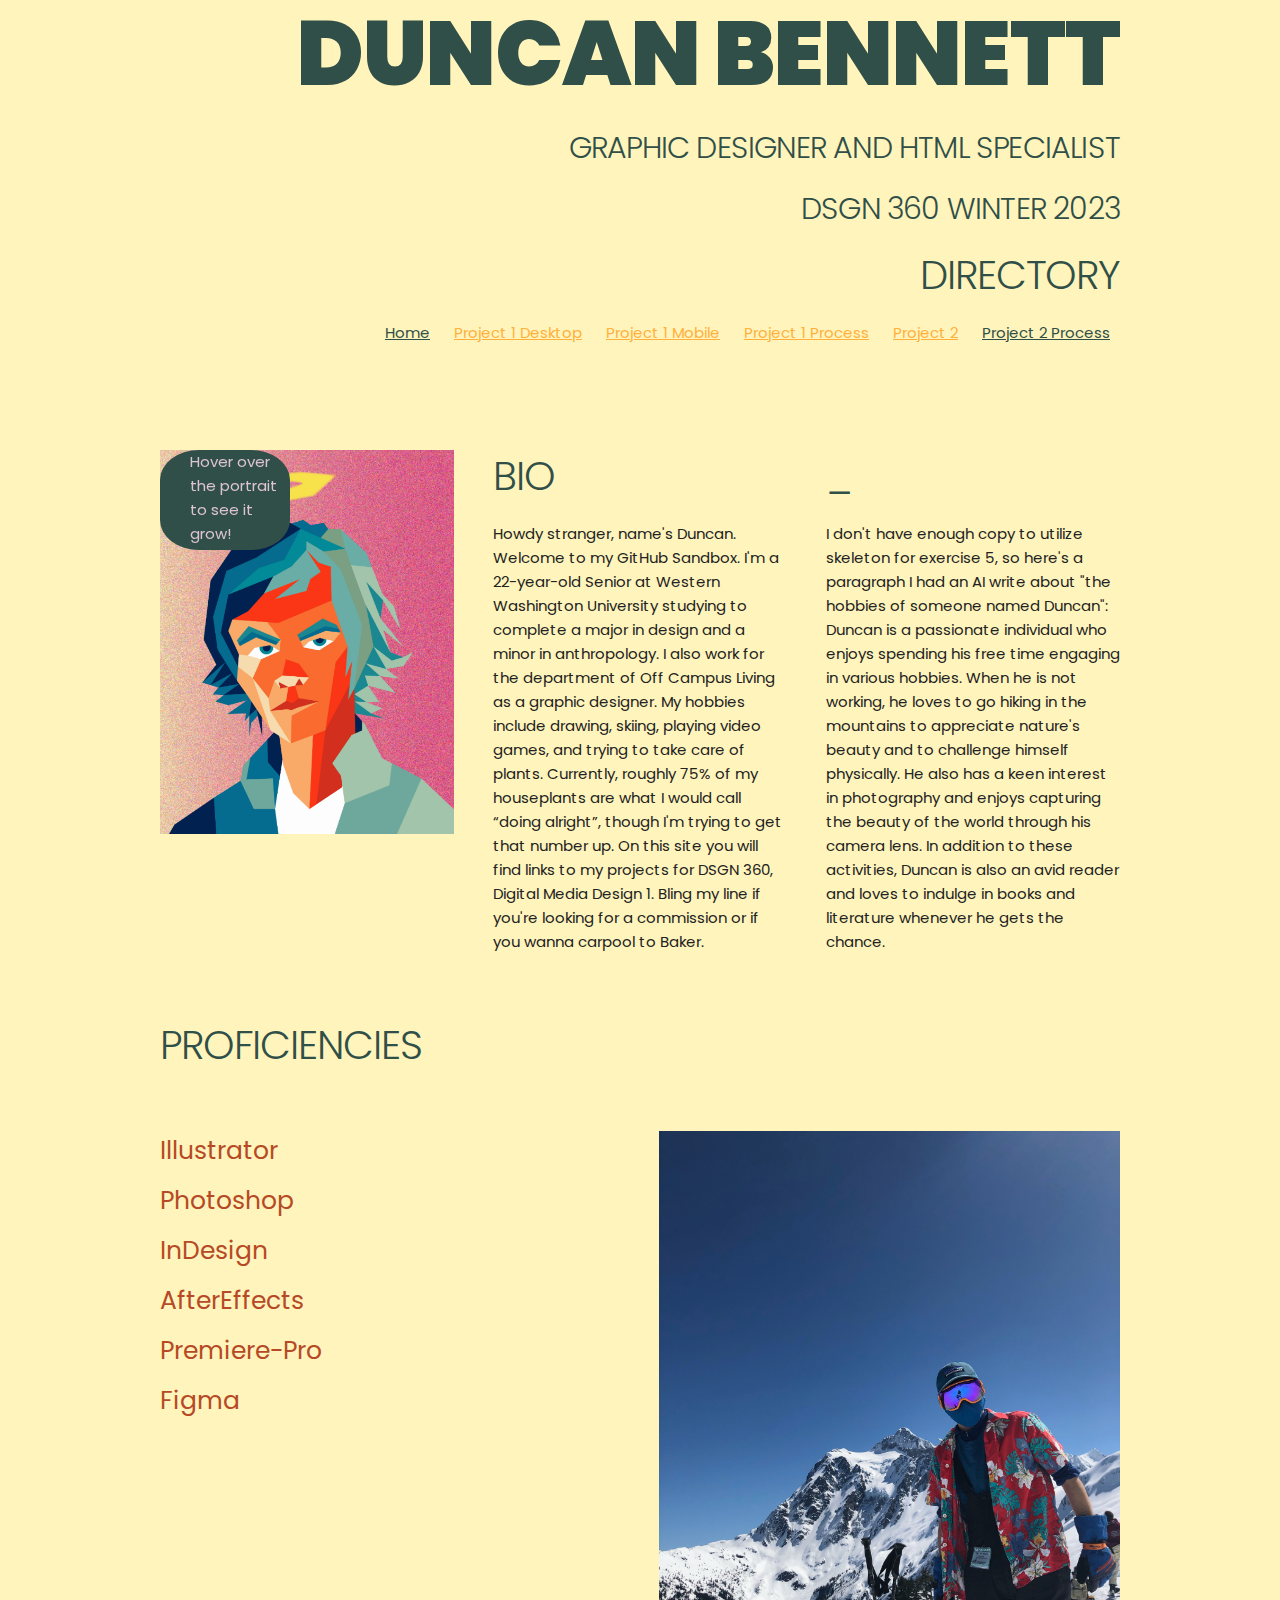
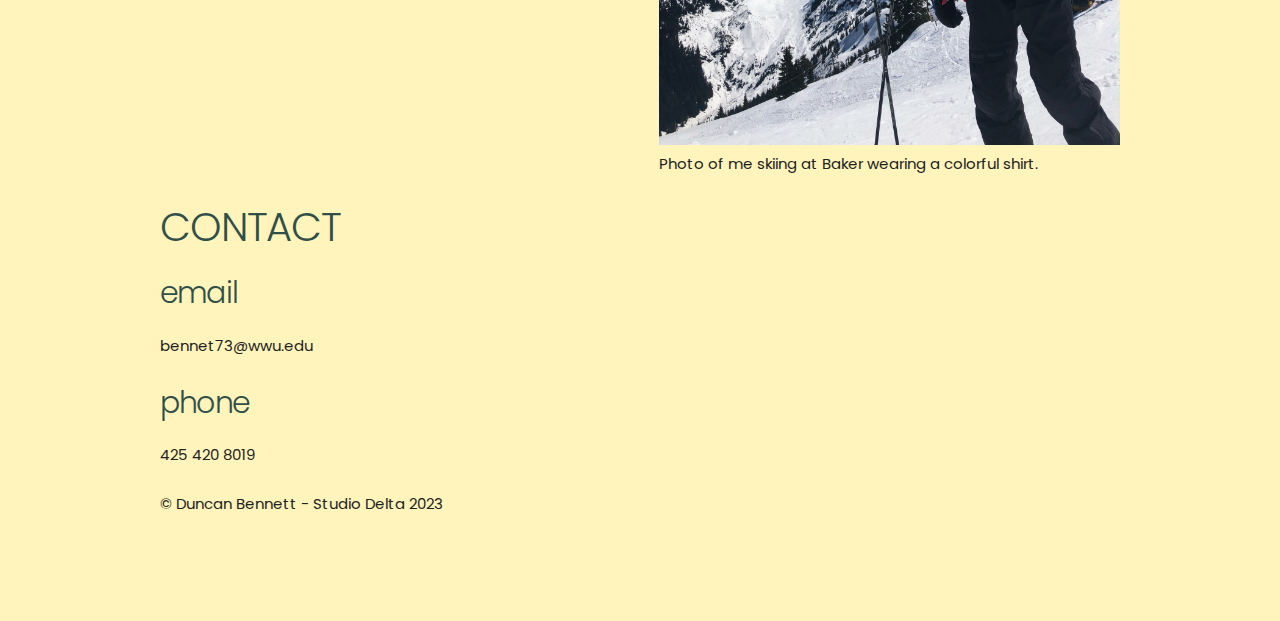
==== commit e666691a: "P2 1" ====
--- a/index.html
+++ b/index.html
@@ -68,7 +68,8 @@
               <li class="listStyle"><a href="duncanbennett_360P1_case-study.pdf" 
                 target="_blank">Project 1 Process</a></li>
 
-              <li class="listStyle"><a href="">Project 2</a></li>
+              <li class="listStyle"><a href="projecttwo.html" 
+                target="_blank">Project 2</a></li>
               
               <li class="listStyle"><a href="">Project 2 Process</a></li>
 
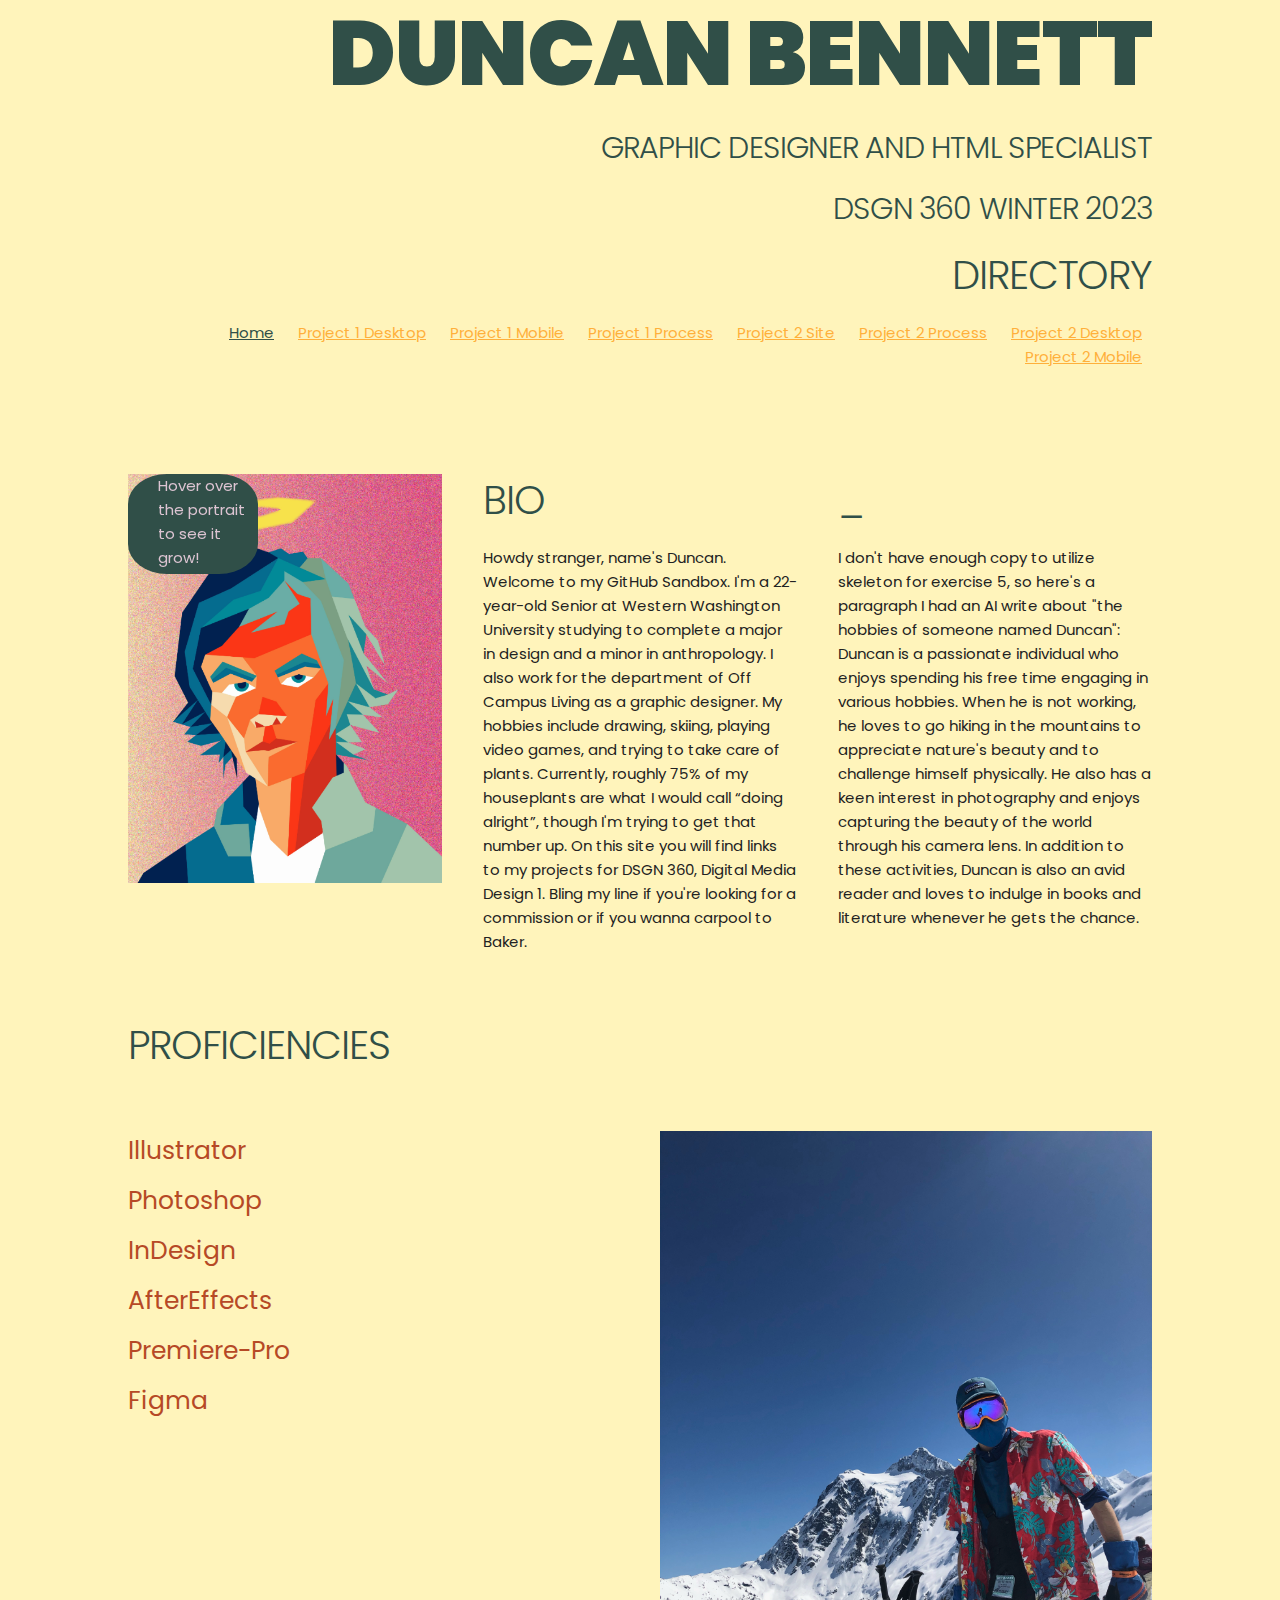
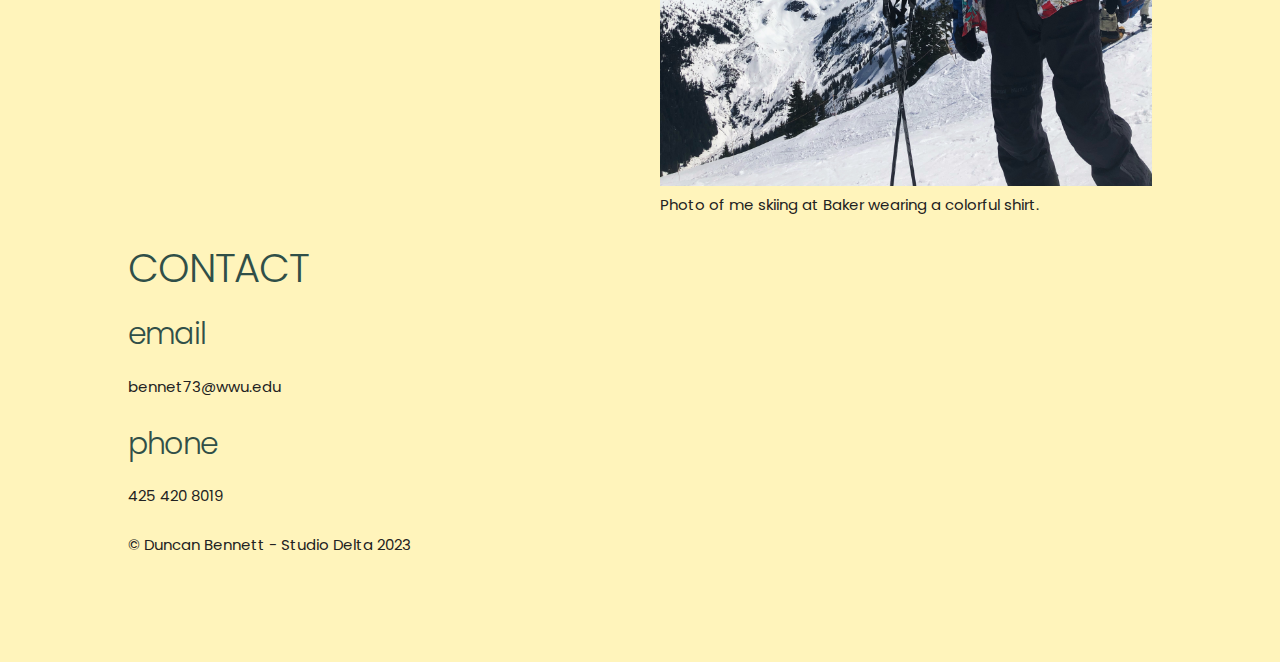
==== commit 23df25e1: "commit" ====
--- a/index.html
+++ b/index.html
@@ -69,9 +69,16 @@
                 target="_blank">Project 1 Process</a></li>
 
               <li class="listStyle"><a href="projecttwo.html" 
-                target="_blank">Project 2</a></li>
+                target="_blank">Project 2 Site</a></li>
               
-              <li class="listStyle"><a href="">Project 2 Process</a></li>
+              <li class="listStyle"><a href="dbennett_360P2_case-study v1.pdf" 
+                target="_blank">Project 2 Process</a></li>
+
+              <li class="listStyle"><a href="https://www.figma.com/proto/n5nzte13nAPWF90UsURE2R/Experiential-Storytelling-Website-(Desktop)?page-id=0%3A1&node-id=1%3A1541&viewport=-1291%2C-1990%2C0.26&scaling=min-zoom&starting-point-node-id=1%3A1541&show-proto-sidebar=1" 
+                target="_blank">Project 2 Desktop</a></li>
+              
+              <li class="listStyle"><a href="https://www.figma.com/proto/SMGDXSR8KleQeg5bcK2PNN/Experiential-Storytelling-Website-(Mobile)?page-id=0%3A1&node-id=1%3A2&viewport=255%2C-4416%2C0.96&scaling=scale-down" 
+                target="_blank">Project 2 Mobile</a></li>
 
             </ul>
 
--- a/skeleton.css
+++ b/skeleton.css
@@ -31,7 +31,7 @@
 .container {
   position: relative;
   width: 100%;
-  max-width: 960px;
+  max-width: 1500px;
   margin: 0 auto;
   padding: 0 20px;
   box-sizing: border-box; }
